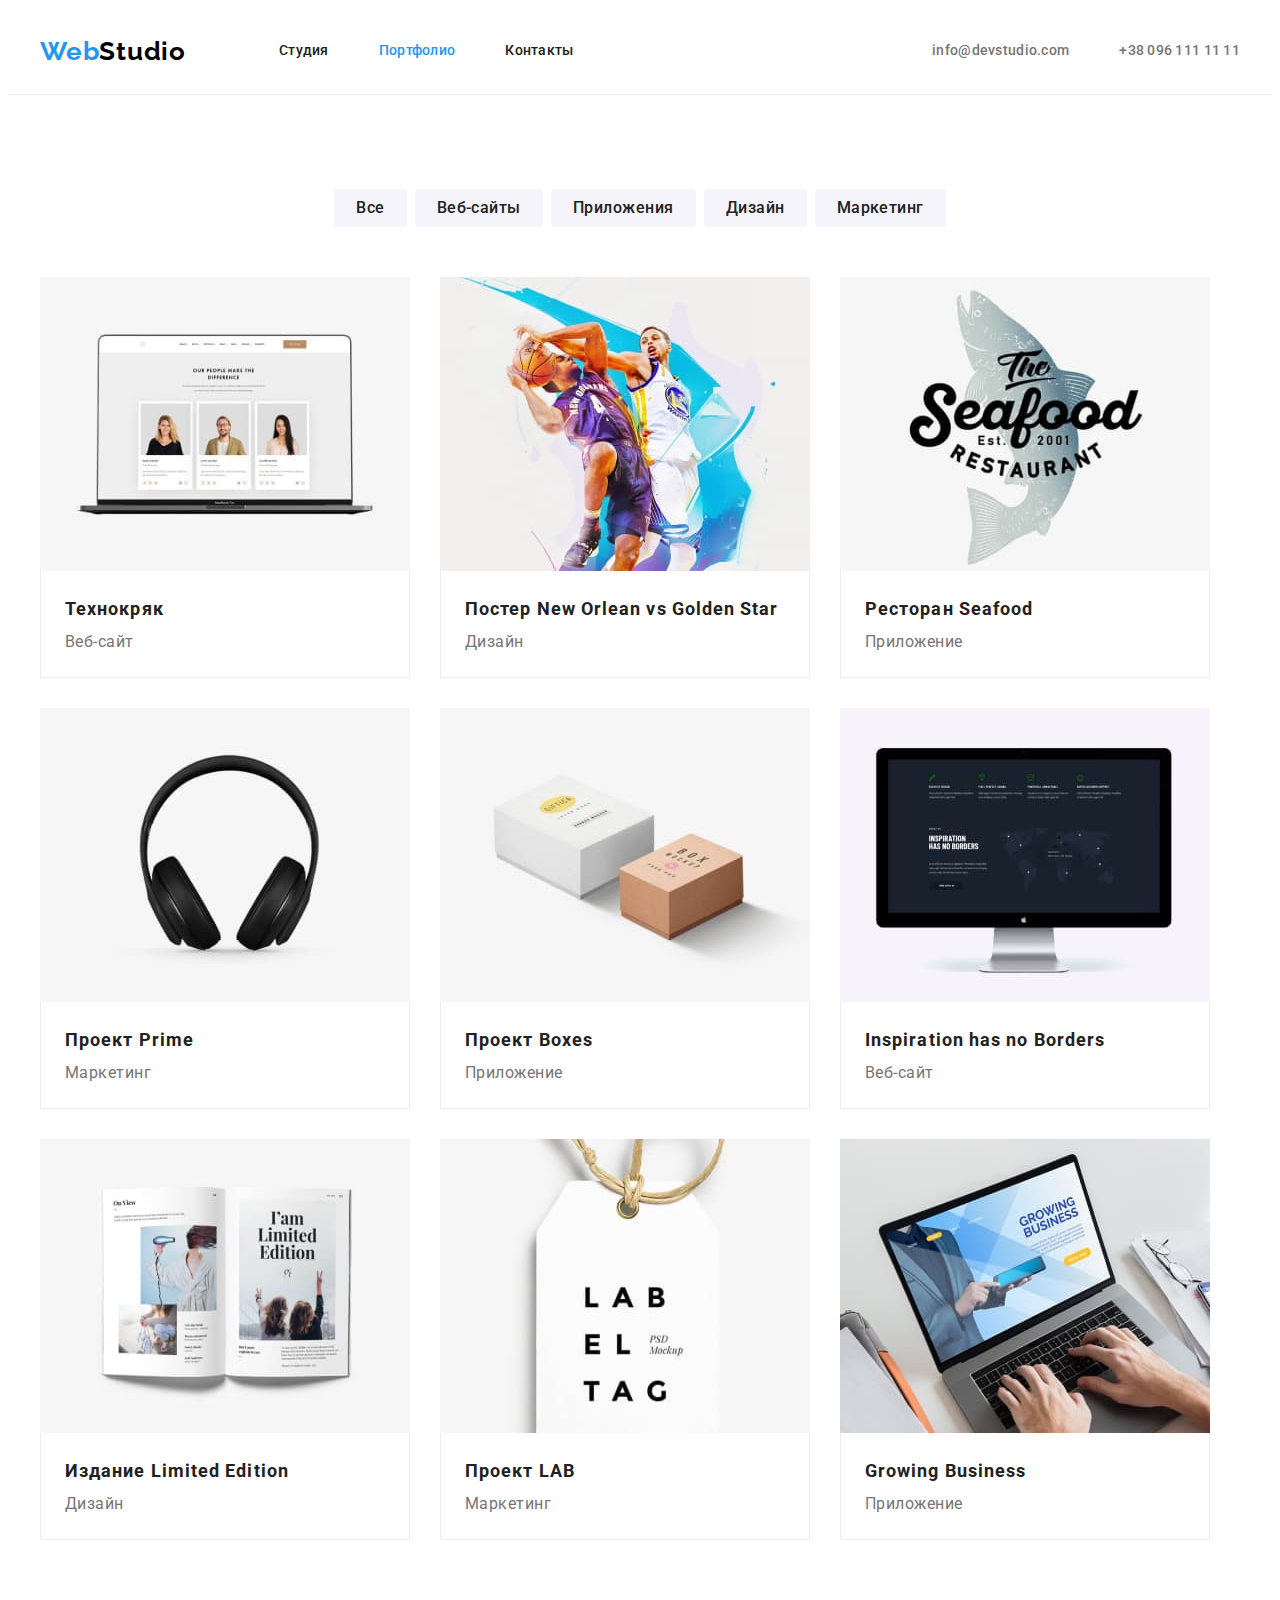
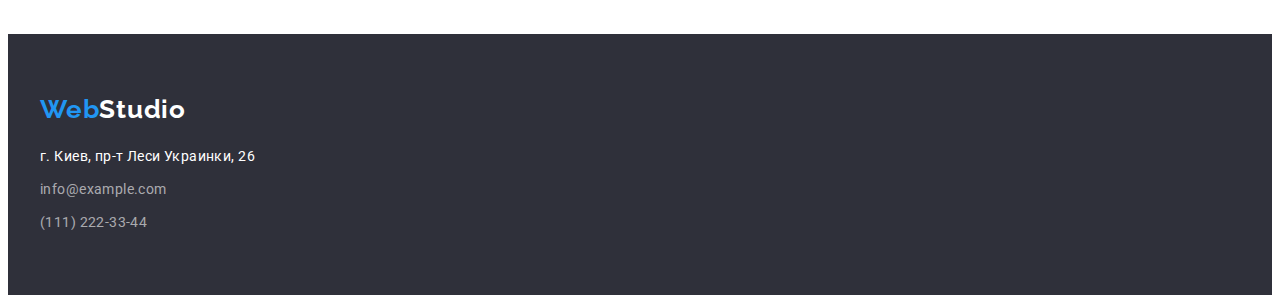
==== portfolio.html @ 8e6bd3dc "Копирует файлы проекта" ====
<!DOCTYPE html>
<html lang="ru">
  <head>
    <meta charset="UTF-8" />
    <meta http-equiv="X-UA-Compatible" content="IE=edge" />
    <meta name="viewport" content="width=device-width, initial-scale=1.0" />
    <title>WebStudio портфолио</title>
    <link rel="preconnect" href="https://fonts.googleapis.com" />
    <link rel="preconnect" href="https://fonts.gstatic.com" crossorigin />
    <link
      href="https://fonts.googleapis.com/css2?family=Raleway:wght@700&family=Roboto:wght@400;500;700;900&display=swap"
      rel="stylesheet"
    />
    <link
      rel="stylesheet"
      href="https://cdnjs.cloudflare.com/ajax/libs/modern-normalize/1.1.0/modern-normalize.min.css"
      integrity="sha512-wpPYUAdjBVSE4KJnH1VR1HeZfpl1ub8YT/NKx4PuQ5NmX2tKuGu6U/JRp5y+Y8XG2tV+wKQpNHVUX03MfMFn9Q=="
      crossorigin="anonymous"
      referrerpolicy="no-referrer"
    />
    <link rel="stylesheet" href="./style/style.css" />
  </head>
  <body>
    <header class="page-header">
      <div class="container flex-container">
        <nav class="main-nav">
          <a href="./index.html" class="link-reset logo header-logo"
            ><span class="logo logo-accent">Web</span>Studio</a
          >
          <ul class="ul-reset link-list">
            <li class="list-item">
              <a href="./index.html" class="link-reset nav-link">Студия</a>
            </li>
            <li class="list-item">
              <a href="./portfolio.html" class="link-reset current nav-link">Портфолио</a>
            </li>
            <li class="list-item">
              <a href="" class="link-reset nav-link">Контакты</a>
            </li>
          </ul>
        </nav>

        <ul class="ul-reset link-list">
          <li class="list-item">
            <a href="mailto:info@devstudio.com" class="link-reset header-contact-link"
              >info@devstudio.com</a
            >
          </li>
          <li class="list-item">
            <a href="tel:+380961111111" class="link-reset header-contact-link">+38 096 111 11 11</a>
          </li>
        </ul>
      </div>
    </header>

    <main>
      <section class="section portfolio">
        <h1 class="visually-hidden">Наши проекты</h1>
        <!-- Заголовок скроем стилями -->
        <div class="container">
          <ul class="ul-reset btn-list">
            <li class="list-item">
              <button type="button" class="portfolio-btn">Все</button>
            </li>
            <li class="list-item">
              <button type="button" class="portfolio-btn">Веб-сайты</button>
            </li>
            <li class="list-item">
              <button type="button" class="portfolio-btn">Приложения</button>
            </li>
            <li class="list-item">
              <button type="button" class="portfolio-btn">Дизайн</button>
            </li>
            <li class="list-item">
              <button type="button" class="portfolio-btn">Маркетинг</button>
            </li>
          </ul>

          <ul class="ul-reset portfolio-wrapper">
            <li class="portfolio-item">
              <a href="" class="link-reset">
                <img
                  src="./images/portfolio/technokryak.jpg"
                  alt="Экран ноутбука с карточками сотрудников"
                  width="370"
                />
                <div class="portfolio-item-inner">
                  <h2 class="portfolio-subtitle">Технокряк</h2>
                  <p class="portfolio-descr">Веб-сайт</p>
                </div>
              </a>
            </li>

            <li class="portfolio-item">
              <a href="" class="link-reset">
                <img
                  src="./images/portfolio/new-orlean.jpg"
                  alt="Два баскетболитса с мячем"
                  width="370"
                />
                <div class="portfolio-item-inner">
                  <h2 class="portfolio-subtitle">
                    Постер <span lang="en">New Orlean vs Golden Star</span>
                  </h2>
                  <p class="portfolio-descr">Дизайн</p>
                </div>
              </a>
            </li>

            <li class="portfolio-item">
              <a href="" class="link-reset">
                <img src="./images/portfolio/seafood.jpg" alt="Постер ресторана" width="370" />
                <div class="portfolio-item-inner">
                  <h2 class="portfolio-subtitle">Ресторан <span lang="en">Seafood</span></h2>
                  <p class="portfolio-descr">Приложение</p>
                </div>
              </a>
            </li>

            <li class="portfolio-item">
              <a href="" class="link-reset">
                <img src="./images/portfolio/prime.jpg" alt="Наушники" width="370" />
                <div class="portfolio-item-inner">
                  <h2 class="portfolio-subtitle">
                    Проект
                    <span lang="en">Prime</span>
                  </h2>
                  <p class="portfolio-descr">Маркетинг</p>
                </div>
              </a>
            </li>

            <li class="portfolio-item">
              <a href="" class="link-reset">
                <img
                  src="./images/portfolio/boxes.jpg"
                  alt="<Белая и оранжевая коробка>"
                  width="370"
                />
                <div class="portfolio-item-inner">
                  <h2 class="portfolio-subtitle">Проект <span lang="en">Boxes</span></h2>
                  <p class="portfolio-descr">Приложение</p>
                </div>
              </a>
            </li>

            <li class="portfolio-item">
              <a href="" class="link-reset">
                <img
                  src="./images/portfolio/inspiration.jpg"
                  alt="Сайт на экране монитора"
                  width="370"
                />
                <div class="portfolio-item-inner">
                  <h2 lang="en" class="portfolio-subtitle">Inspiration has no Borders</h2>
                  <p class="portfolio-descr">Веб-сайт</p>
                </div>
              </a>
            </li>

            <li class="portfolio-item">
              <a href="" class="link-reset">
                <img
                  src="./images/portfolio/limited-edition.jpg"
                  alt="Раскрытый журнал"
                  width="370"
                />
                <div div class="portfolio-item-inner">
                  <h2 class="portfolio-subtitle">Издание <span lang="en">Limited Edition</span></h2>
                  <p class="portfolio-descr">Дизайн</p>
                </div>
              </a>
            </li>

            <li class="portfolio-item">
              <a href="" class="link-reset">
                <img src="./images/portfolio/lab.jpg" alt="<Бирка с логотипом>" width="370" />
                <div div class="portfolio-item-inner">
                  <h2 class="portfolio-subtitle">Проект <span lang="en">LAB</span></h2>
                  <p class="portfolio-descr">Маркетинг</p>
                </div>
              </a>
            </li>

            <li class="portfolio-item">
              <a href="" class="link-reset">
                <img
                  src="./images/portfolio/growing-business.jpg"
                  alt="Руки на клавиатуре открытого ноутбука"
                  width="370"
                />
                <div div class="portfolio-item-inner">
                  <h2 lang="en" class="portfolio-subtitle">Growing Business</h2>
                  <p class="portfolio-descr">Приложение</p>
                </div>
              </a>
            </li>
          </ul>
        </div>
      </section>
    </main>

    <footer class="footer">
      <div class="container">
        <a href="" class="link-reset logo footer-logo">
          <span class="logo-accent">Web</span>Studio
        </a>
        <address class="footer-contact">
          г. Киев, пр-т Леси Украинки, 26
          <a href="mailto:info@example.com" class="link-reset footer-contact-link"
            >info@example.com
          </a>
          <a href="tel:+380991111111" class="link-reset footer-contact-link">(111) 222-33-44</a>
        </address>
      </div>
    </footer>
  </body>
</html>
---- style/style.css ----
:root {
  --accent-color: #2196f3;
  --text-color: #757575;
  --secondary-text-color: #ffffff;
  --titels-color: #212121;
  --light-background-color: #f5f4fa;
  --dark-background-color: #2f303a;
}

.link-reset {
  text-decoration: none;
}

.ul-reset {
  list-style: none;
}

h1,
h2,
h3,
ul,
p {
  padding: 0;
  margin: 0;
}

img {
  display: block;
  max-width: 100%;
  height: auto;
}

body {
  font-family: 'Roboto', sans-serif;
  background-color: #ffffff;
  color: var(--titels-color);
}

.section {
  padding: 94px 0;
}

.section-title {
  text-align: center;
  font-size: 36px;
  line-height: 1.17;
  text-align: center;
  letter-spacing: 0.03em;
  margin-bottom: 50px;
}

.container {
  width: 1200px;
  padding: 0 15px;
  margin-left: auto;
  margin-right: auto;
}

/* У всех флекс-єлементов правый марджин 30, кроме хедера. Вынесла в общий класс */
.list-item:not(:last-child) {
  margin-right: 30px;
}

.visually-hidden {
  position: absolute;
  width: 1px;
  height: 1px;
  margin: -1px;
  border: 0;
  padding: 0;
  white-space: nowrap;
  clip-path: inset(100%);
  clip: rect(0 0 0 0);
  overflow: hidden;
}

/* Header */

.flex-container {
  display: flex;
  align-items: center;
  justify-content: space-between;
}

.page-header {
  border-bottom: 1px solid #ececec;
}

.logo {
  font-family: 'Raleway';
  font-weight: bold;
  font-size: 26px;
  line-height: 1.19;
  letter-spacing: 0.03em;
}

.header-logo {
  color: #000000;
  margin-right: 93px;
}

.logo-accent {
  color: var(--accent-color);
}

.main-nav {
  display: flex;
  align-items: center;
}

.link-list {
  display: flex;
}

.nav-link {
  display: block;
  padding: 35px 0;
  font-weight: 500;
  font-size: 14px;
  line-height: 1.14;
  letter-spacing: 0.02em;
  color: inherit;
}

.link-list .list-item:not(:last-child) {
  margin-right: 50px;
}

.header-contact-link {
  display: block;
  padding: 35px 0;
  font-weight: 500;
  font-size: 14px;
  line-height: 1.14;
  letter-spacing: 0.02em;
  color: var(--text-color);
}

.nav-link:hover,
.nav-link:focus,
.header-contact-link:hover,
.header-contact-link:focus,
.footer-contact-link:hover,
.footer-contact-link:focus,
.current {
  color: var(--accent-color);
}

/* Section Hero */

.hero {
  background-color: var(--dark-background-color);
  text-align: center;
  padding: 200px 0;
}
.main-title {
  font-weight: 900;
  font-size: 44px;
  line-height: 1.36;
  letter-spacing: 0.06em;
  text-transform: uppercase;
  color: var(--secondary-text-color);
}

.hero .main-title {
  margin-bottom: 30px;
}

.hero-btn {
  padding: 10px 32px;
  border-radius: 4px;
  border: none;
  font-family: inherit;
  font-weight: 700;
  font-size: 16px;
  line-height: 1.88;
  text-align: center;
  letter-spacing: 0.06em;
  color: var(--secondary-text-color);
  background-color: var(--accent-color);
  cursor: pointer;
}

.hero-btn:hover,
.hero-btn:focus {
  background-color: #188ce8;
}

/* Section Preferences */

.preferences-list,
.services-list,
.team-list {
  display: flex;
}

.preferences-list .list-item,
.team-list .list-item {
  width: calc((100%-90px) / 4);
}

.preferences-title {
  font-size: 14px;
  line-height: 1.14;
  letter-spacing: 0.03em;
  text-transform: uppercase;
}

.preferences-descr {
  font-size: 14px;
  line-height: 1.71;
  letter-spacing: 0.03em;
  color: var(--text-color);
}

/* Section Services */

/* Section Team */

.team {
  background-color: var(--light-background-color);
}

.team-list .list-item {
  background: var(--secondary-text-color);
  border-radius: 0px 0px 4px 4px;
}

.team-inner {
  padding: 30px 0;
}

.team-subtitle {
  font-weight: 500;
  color: var(--titels-color);
  /* Цвет текста указан отдельно, поскольку inherit берет синий цвет от ссылки, в которую вложен заголовок. Можно было отдельно через клас сброса стилей (link-reset) для ссылок добавить наследование текста, но я решила просто задать цвет точечно */
  font-size: 16px;
  line-height: 1.19;
  letter-spacing: 0.03em;
  text-align: center;
  margin-bottom: 10px;
}

.team-descr {
  color: var(--text-color);
  font-size: 16px;
  line-height: 1.19;
  letter-spacing: 0.03em;
  text-align: center;
}

/* Footer */
.footer {
  background-color: var(--dark-background-color);
  padding: 60px 0;
}

.footer-logo {
  display: block;
  color: var(--secondary-text-color);
  margin-bottom: 20px;
}

.footer-contact {
  font-style: normal;
  font-size: 14px;
  line-height: 1.7;
  letter-spacing: 0.03em;
  color: var(--secondary-text-color);
}

.footer-contact-link {
  display: block;
  color: rgba(255, 255, 255, 0.6);
  margin-top: 9px;
}

/* ===================  Portfolio  =================== */

/* Section Portfolio */

.btn-list {
  display: flex;
  justify-content: center;
  margin-bottom: 50px;
}

.portfolio-btn {
  padding: 6px 22px;
  border-radius: 4px;
  border: none;
  font-family: inherit;
  font-weight: 500;
  font-size: 16px;
  line-height: 1.63;
  text-align: center;
  letter-spacing: 0.03em;
  color: inherit;
  background-color: var(--light-background-color);
  cursor: pointer;
}

.portfolio-btn:hover,
.portfolio-btn:focus {
  color: var(--secondary-text-color);
  background-color: var(--accent-color);
}

.portfolio .list-item:not(:last-child) {
  margin-right: 8px;
}

.portfolio-wrapper {
  display: flex;
  flex-wrap: wrap;
  margin: -15px;
}

.portfolio-item {
  width: 370px;
  margin: 15px;
}

.portfolio-item-inner {
  padding: 20px 24px;
  border: 1px solid #eeeeee;
  border-top: none;
}

.portfolio-subtitle {
  font-size: 18px;
  line-height: 2;
  letter-spacing: 0.06em;
  color: var(--titels-color);
  /* Цвет текста указан отдельно, поскольку inherit берет синий цвет от ссылки, в которую вложен заголовок. Можно было отдельно через клас сброса стилей (link-reset) для ссылок добавить наследование текста, но я решила просто задать цвет точечно */
}

.portfolio-descr {
  font-size: 16px;
  line-height: 1.88;
  letter-spacing: 0.03em;
  color: var(--text-color);
}
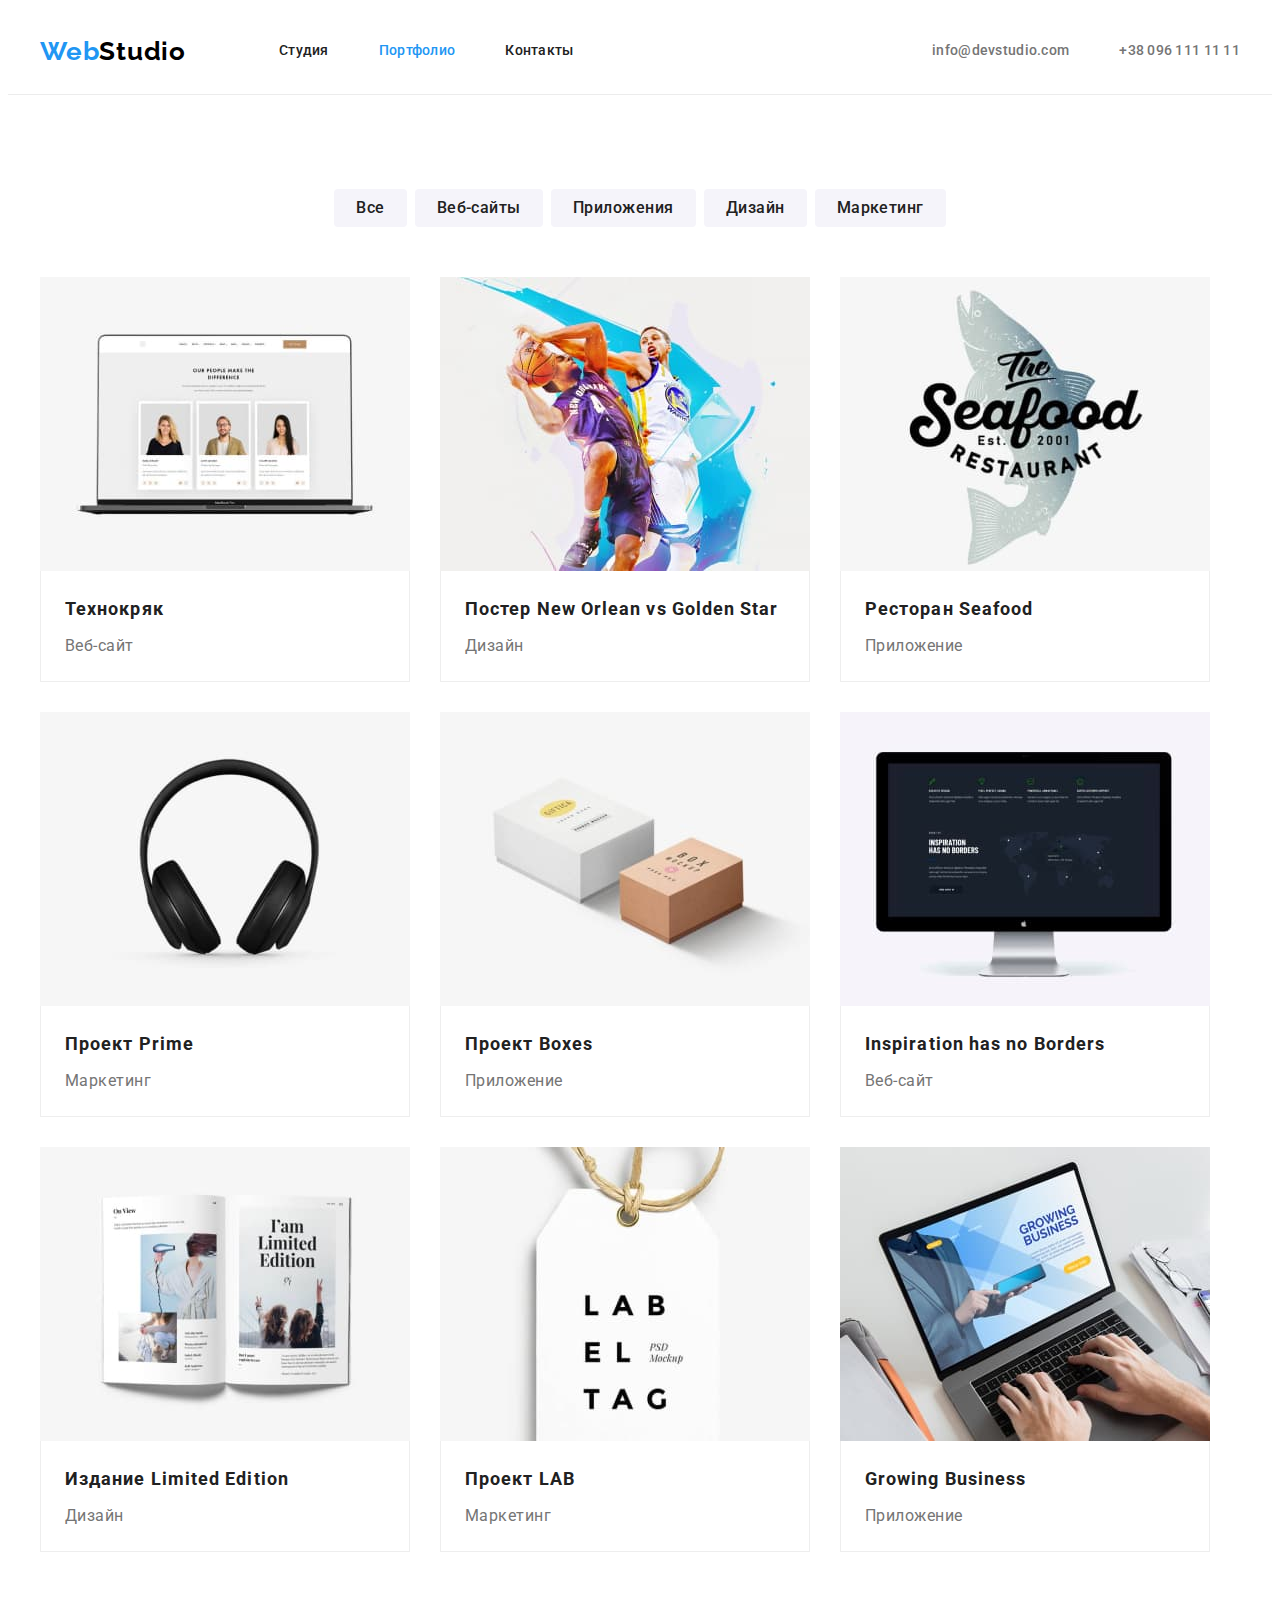
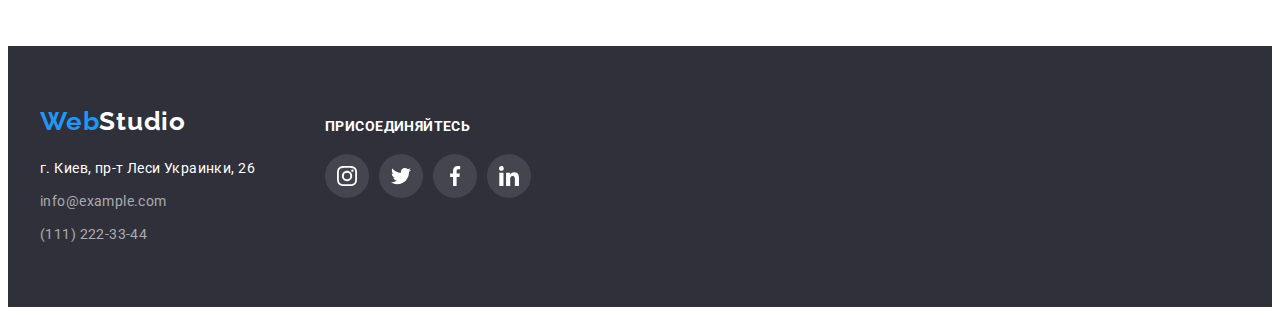
==== commit d37b0475: "Копирует футер на страницу Портфолио" ====
--- a/portfolio.html
+++ b/portfolio.html
@@ -202,16 +202,52 @@
 
     <footer class="footer">
       <div class="container">
-        <a href="" class="link-reset logo footer-logo">
-          <span class="logo-accent">Web</span>Studio
-        </a>
-        <address class="footer-contact">
-          г. Киев, пр-т Леси Украинки, 26
-          <a href="mailto:info@example.com" class="link-reset footer-contact-link"
-            >info@example.com
+        <div class="contacts">
+          <a href="" class="link-reset logo footer-logo">
+            <span class="logo-accent">Web</span>Studio
           </a>
-          <a href="tel:+380991111111" class="link-reset footer-contact-link">(111) 222-33-44</a>
-        </address>
+          <address class="footer-contact">
+            г. Киев, пр-т Леси Украинки, 26
+            <a href="mailto:info@example.com" class="link-reset footer-contact-link"
+              >info@example.com
+            </a>
+            <a href="tel:+380991111111" class="link-reset footer-contact-link">(111) 222-33-44</a>
+          </address>
+        </div>
+
+        <div class="join">
+          <p class="join-text">присоединяйтесь</p>
+          <ul class="ul-reset soc-links">
+            <li class="list-item">
+              <a href="" class="link-reset link instagram">
+                <svg class="link-icon">
+                  <use href="./images/icons/sprite.svg#icon-instagram"></use>
+                </svg>
+              </a>
+            </li>
+            <li class="list-item">
+              <a href="" class="link-reset link twitter">
+                <svg class="link-icon">
+                  <use href="./images/icons/sprite.svg#icon-twitter"></use>
+                </svg>
+              </a>
+            </li>
+            <li class="list-item">
+              <a href="" class="link-reset link facebook">
+                <svg class="link-icon">
+                  <use href="./images/icons/sprite.svg#icon-facebook"></use>
+                </svg>
+              </a>
+            </li>
+            <li class="list-item">
+              <a href="" class="link-reset link linkedin">
+                <svg class="link-icon">
+                  <use href="./images/icons/sprite.svg#icon-linkedin"></use>
+                </svg>
+              </a>
+            </li>
+          </ul>
+        </div>
       </div>
     </footer>
   </body>
--- a/style/style.css
+++ b/style/style.css
@@ -188,6 +188,10 @@
 
 /* Section Preferences */
 
+.section.preferences {
+  padding-bottom: 0;
+}
+
 .preferences-list,
 .services-list,
 .team-list {
@@ -199,11 +203,40 @@
   width: calc((100%-90px) / 4);
 }
 
+.preferences-list .list-item::before {
+  content: '';
+  display: block;
+  height: 120px;
+  background-color: #f5f4fa;
+  border-radius: 4px;
+  margin-bottom: 30px;
+  background-size: 70px;
+  background-repeat: no-repeat;
+  background-position: center;
+}
+
+.preferences-list .icon-antenna::before {
+  background-image: url(../images/icons/antenna.svg);
+}
+
+.preferences-list .icon-clock::before {
+  background-image: url(../images/icons/clock.svg);
+}
+
+.preferences-list .icon-diagram::before {
+  background-image: url(../images/icons/diagram.svg);
+}
+
+.preferences-list .icon-astronaut::before {
+  background-image: url(../images/icons/astronaut.svg);
+}
+
 .preferences-title {
   font-size: 14px;
   line-height: 1.14;
   letter-spacing: 0.03em;
   text-transform: uppercase;
+  margin-bottom: 10px;
 }
 
 .preferences-descr {
@@ -255,6 +288,14 @@
   padding: 60px 0;
 }
 
+.footer .container {
+  display: flex;
+}
+
+.contacts {
+  margin-right: 70px;
+}
+
 .footer-logo {
   display: block;
   color: var(--secondary-text-color);
@@ -273,6 +314,49 @@
   display: block;
   color: rgba(255, 255, 255, 0.6);
   margin-top: 9px;
+}
+
+.join .list-item:not(:last-child) {
+  margin-right: 10px;
+}
+
+.join .soc-links {
+  display: flex;
+}
+
+.join-text {
+  font-weight: 700;
+  font-size: 14px;
+  line-height: 16px;
+  letter-spacing: 0.03em;
+  text-transform: uppercase;
+  color: #ffffff;
+  margin-bottom: 20px;
+}
+
+.join {
+  padding-top: 12px;
+}
+
+.join .link {
+  display: flex;
+  justify-content: center;
+  align-items: center;
+  width: 44px;
+  height: 44px;
+  border-radius: 50%;
+  background-color: rgba(255, 255, 255, 0.1);
+}
+
+.join .link:hover,
+.join .link:focus {
+  background-color: var(--accent-color);
+}
+
+.link-icon {
+  fill: #ffffff;
+  width: 20px;
+  height: 20px;
 }
 
 /* ===================  Portfolio  =================== */
@@ -333,6 +417,7 @@
   letter-spacing: 0.06em;
   color: var(--titels-color);
   /* Цвет текста указан отдельно, поскольку inherit берет синий цвет от ссылки, в которую вложен заголовок. Можно было отдельно через клас сброса стилей (link-reset) для ссылок добавить наследование текста, но я решила просто задать цвет точечно */
+  margin-bottom: 4px;
 }
 
 .portfolio-descr {
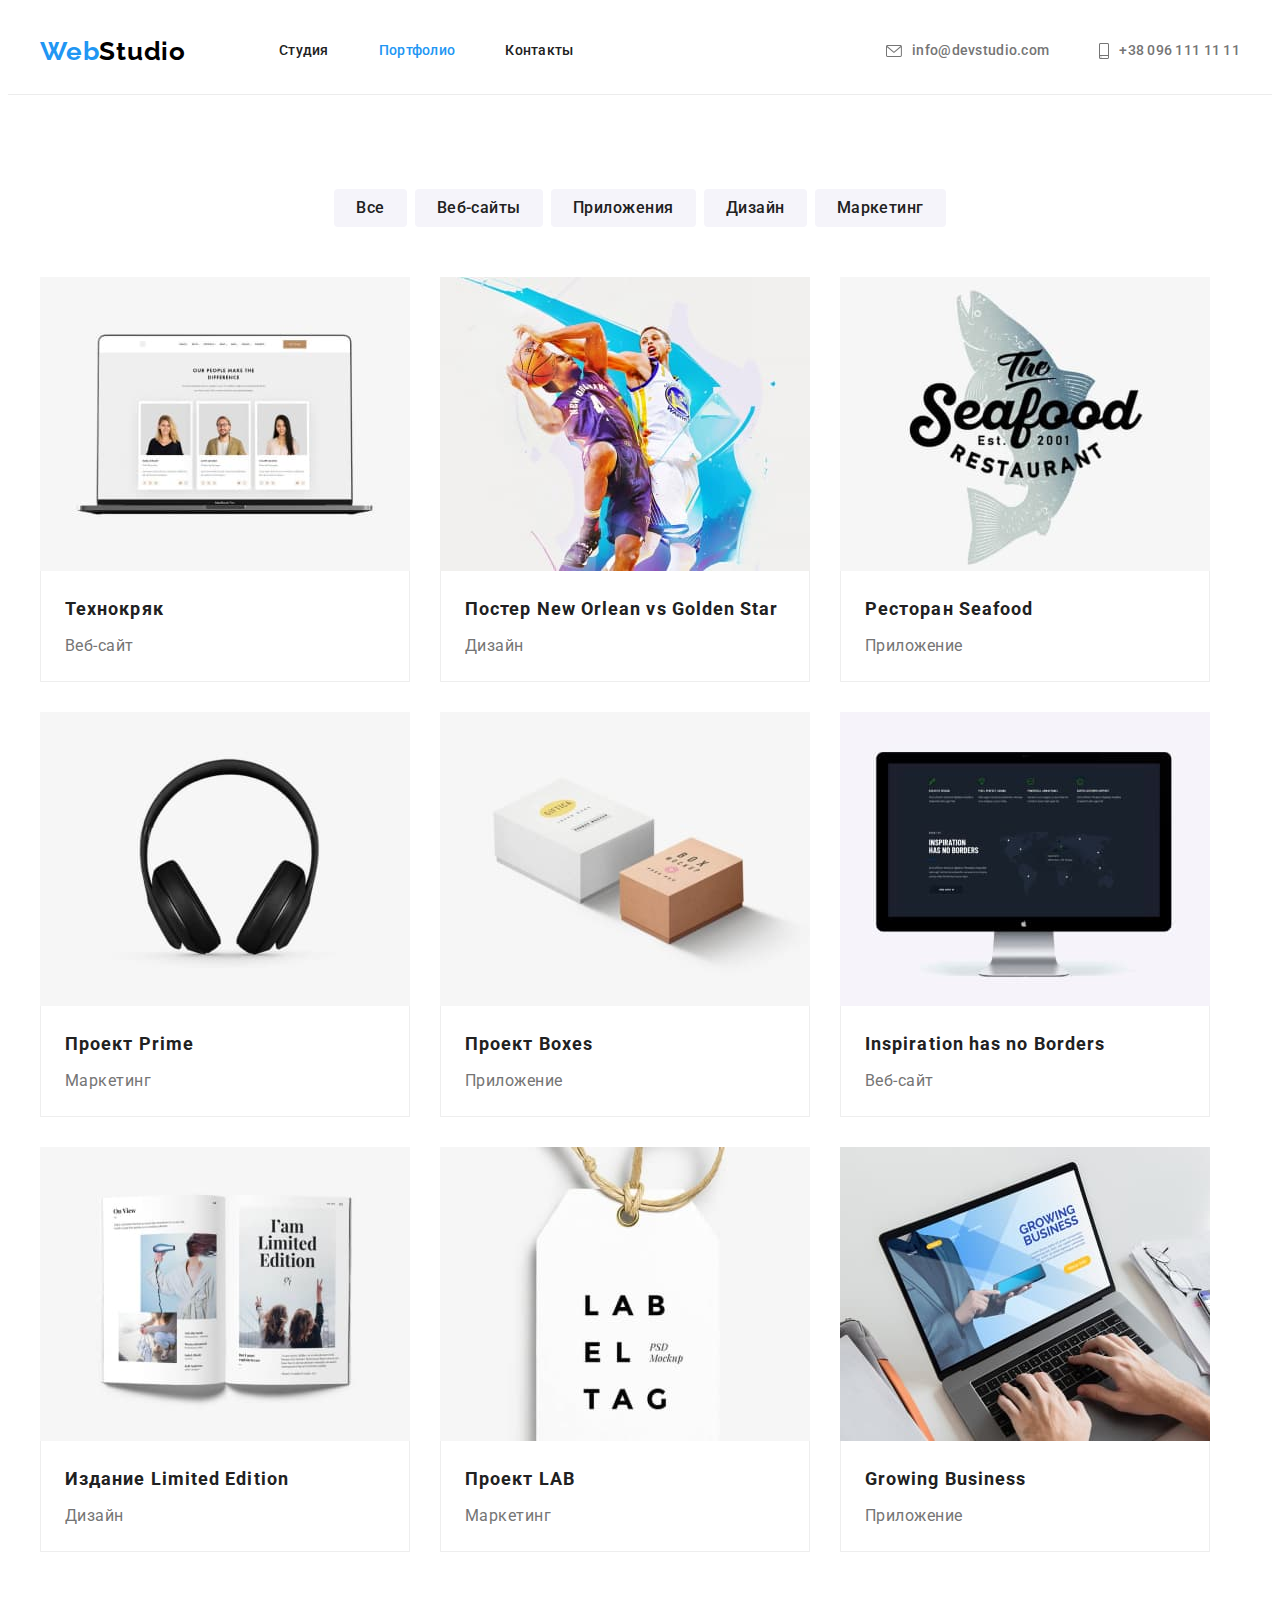
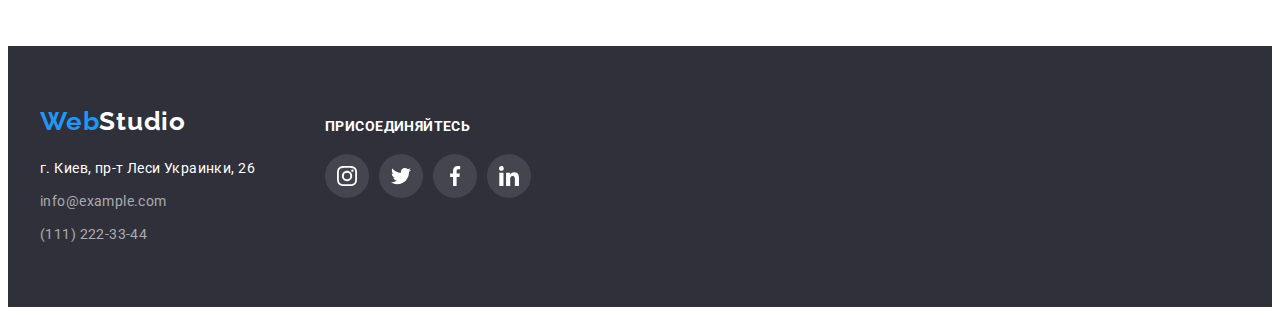
==== commit f727c03e: "Добавляет svg-иконки в хедере" ====
--- a/portfolio.html
+++ b/portfolio.html
@@ -42,12 +42,20 @@
 
         <ul class="ul-reset link-list">
           <li class="list-item">
-            <a href="mailto:info@devstudio.com" class="link-reset header-contact-link"
-              >info@devstudio.com</a
-            >
+            <a href="mailto:info@devstudio.com" class="link-reset header-contact-link">
+              <svg class="link-icon" width="16" height="12">
+                <use href="./images/icons/sprite.svg#icon-envelope"></use>
+              </svg>
+              info@devstudio.com
+            </a>
           </li>
           <li class="list-item">
-            <a href="tel:+380961111111" class="link-reset header-contact-link">+38 096 111 11 11</a>
+            <a href="tel:+380961111111" class="link-reset header-contact-link">
+              <svg class="link-icon" width="10" height="16">
+                <use href="./images/icons/sprite.svg#icon-smartphone"></use>
+              </svg>
+              +38 096 111 11 11
+            </a>
           </li>
         </ul>
       </div>
--- a/style/style.css
+++ b/style/style.css
@@ -127,13 +127,19 @@
 }
 
 .header-contact-link {
-  display: block;
+  display: flex;
+  align-items: center;
   padding: 35px 0;
   font-weight: 500;
   font-size: 14px;
   line-height: 1.14;
   letter-spacing: 0.02em;
   color: var(--text-color);
+}
+
+.page-header .link-icon {
+  fill: currentColor;
+  margin-right: 10px;
 }
 
 .nav-link:hover,
@@ -353,8 +359,8 @@
   background-color: var(--accent-color);
 }
 
-.link-icon {
-  fill: #ffffff;
+.footer .link-icon {
+  fill: var(--secondary-text-color);
   width: 20px;
   height: 20px;
 }
